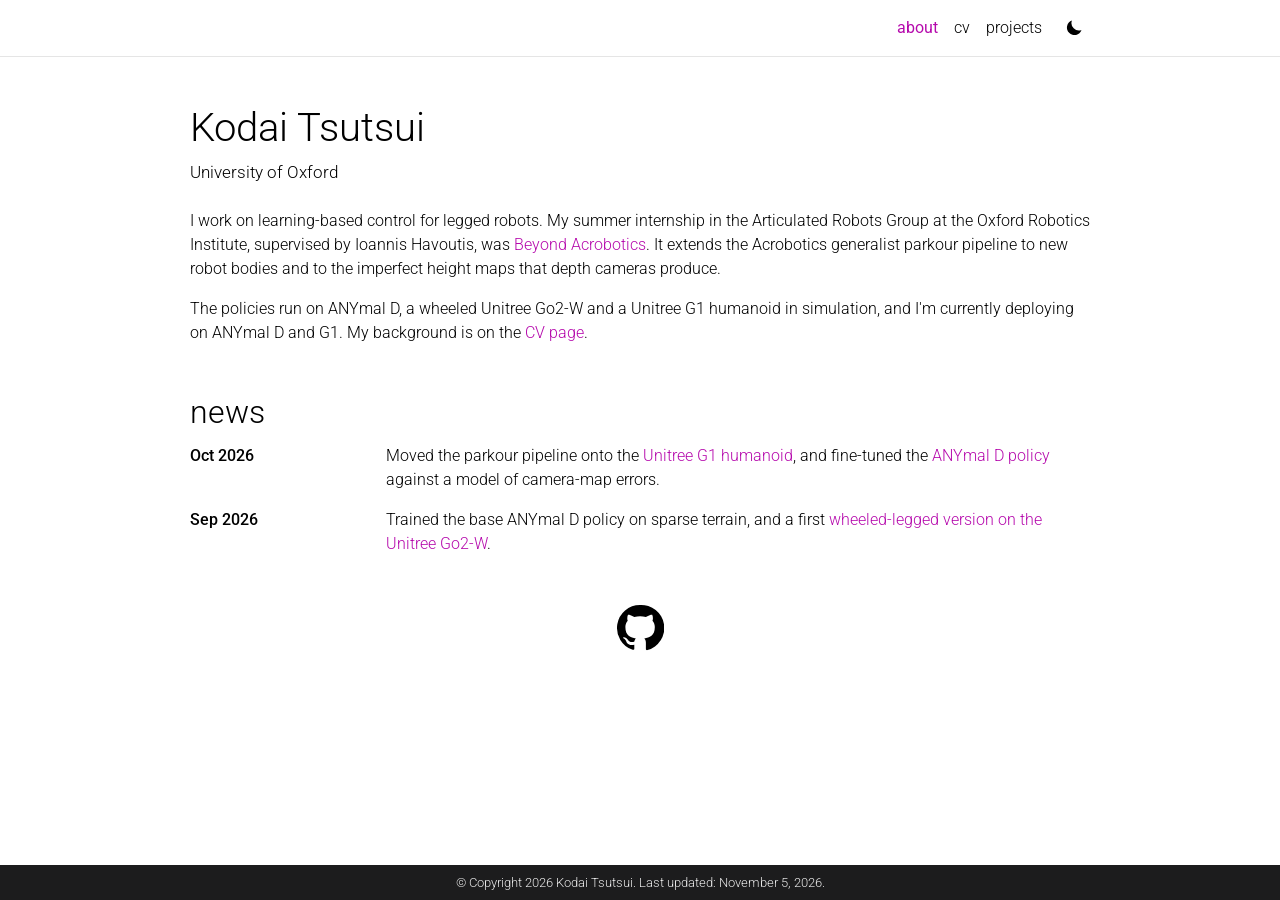
==== index.html @ d973ede8 "Merge robot pages into one Beyond Acrobotics project Combine the ANYmal D, Go2-W and G1 pages, descr" ====
<!doctype html>
<html lang="en">
<head>
  <meta charset="utf-8">
  <meta name="viewport" content="width=device-width, initial-scale=1">
  <title>Kodai Tsutsui</title>
  <meta name="description" content="Kodai Tsutsui: learning-based control for legged robots.">
  <link rel="preconnect" href="https://fonts.googleapis.com">
  <link rel="preconnect" href="https://fonts.gstatic.com" crossorigin>
  <link href="https://fonts.googleapis.com/css2?family=Roboto:wght@300;400;500&display=swap" rel="stylesheet">
  <link rel="stylesheet" href="assets/css/style.css">
  <script src="assets/js/site.js"></script>
</head>
<body>
  <nav class="navbar">
    <div class="navbar-inner">
      <ul class="tabs">
        <li><a href="index.html" aria-current="page">about</a></li>
        <li><a href="cv.html">cv</a></li>
        <li><a href="projects.html">projects</a></li>
      </ul>
      <button class="theme-toggle" type="button" aria-label="Toggle dark mode">
        <svg class="icon-moon" viewBox="0 0 24 24" aria-hidden="true"><path d="M21 14.5A9 9 0 0 1 9.5 3a9 9 0 1 0 11.5 11.5z"/></svg>
        <svg class="icon-sun" viewBox="0 0 24 24" aria-hidden="true"><circle cx="12" cy="12" r="5"/><path d="M11 1h2v4h-2zM11 19h2v4h-2zM1 11h4v2H1zM19 11h4v2h-4zM4.2 2.8l2.8 2.8-1.4 1.4-2.8-2.8zM18.4 17l2.8 2.8-1.4 1.4-2.8-2.8zM2.8 19.8L5.6 17 7 18.4l-2.8 2.8zM17 5.6l2.8-2.8 1.4 1.4L18.4 7z"/></svg>
      </button>
    </div>
  </nav>

  <main>
    <h1>Kodai Tsutsui</h1>
    <p class="subtitle">University of Oxford</p>

    <div class="intro">
      <p>I work on learning-based control for legged robots. My summer internship in the Articulated Robots Group at the Oxford Robotics Institute, supervised by Ioannis Havoutis, was <a href="projects/beyond-acrobotics.html">Beyond Acrobotics</a>. It extends the Acrobotics generalist parkour pipeline to new robot bodies and to the imperfect height maps that depth cameras produce.</p>
      <p>The policies run on ANYmal D, a wheeled Unitree Go2-W and a Unitree G1 humanoid in simulation, and I'm currently deploying on ANYmal D and G1. My background is on the <a href="cv.html">CV page</a>.</p>
    </div>

    <h2>news</h2>
    <dl class="news">
      <dt>Oct 2026</dt>
      <dd>Moved the parkour pipeline onto the <a href="projects/beyond-acrobotics.html#g1">Unitree G1 humanoid</a>, and fine-tuned the <a href="projects/beyond-acrobotics.html#anymal">ANYmal D policy</a> against a model of camera-map errors.</dd>
      <dt>Sep 2026</dt>
      <dd>Trained the base ANYmal D policy on sparse terrain, and a first <a href="projects/beyond-acrobotics.html#go2w">wheeled-legged version on the Unitree Go2-W</a>.</dd>
    </dl>

    <div class="links">
      <a href="https://github.com/kodai-san" aria-label="GitHub">
        <svg viewBox="0 0 24 24" aria-hidden="true"><path d="M12 .5a11.5 11.5 0 0 0-3.64 22.41c.58.1.79-.25.79-.56v-2c-3.2.7-3.88-1.37-3.88-1.37-.52-1.33-1.28-1.68-1.28-1.68-1.05-.72.08-.7.08-.7 1.16.08 1.77 1.19 1.77 1.19 1.03 1.77 2.7 1.26 3.36.96.1-.75.4-1.26.73-1.55-2.55-.29-5.24-1.28-5.24-5.69 0-1.26.45-2.28 1.19-3.09-.12-.29-.52-1.46.11-3.05 0 0 .97-.31 3.17 1.18a11 11 0 0 1 5.78 0c2.2-1.49 3.17-1.18 3.17-1.18.63 1.59.23 2.76.11 3.05.74.81 1.19 1.83 1.19 3.09 0 4.42-2.69 5.39-5.25 5.68.41.36.78 1.06.78 2.14v3.17c0 .31.21.67.8.56A11.5 11.5 0 0 0 12 .5z"/></svg>
      </a>
    </div>
  </main>

  <footer>&copy; Copyright 2026 Kodai Tsutsui. Last updated: November 5, 2026.</footer>
</body>
</html>
---- assets/css/style.css ----
:root {
  --bg: #fff;
  --card: #fff;
  --text: #000;
  --muted: #5f6368;
  --faint: #d9d9dd;
  --divider: rgba(0, 0, 0, 0.1);
  --accent: #b509ac;
  --footer-bg: #1c1c1d;
  --footer-text: #e8e8e8;
  --todo-bg: #fff3c4;
  --todo-text: #6b4e00;
  --shadow: 0 2px 5px rgba(0, 0, 0, 0.16), 0 2px 10px rgba(0, 0, 0, 0.12);
}

:root[data-theme="dark"] {
  --bg: #1c1c1d;
  --card: #26272a;
  --text: #e8e8e8;
  --muted: #a9adb3;
  --faint: #4a4b50;
  --divider: #424246;
  --accent: #2ab3dc;
  --footer-bg: #e8e8e8;
  --footer-text: #1c1c1d;
  --todo-bg: #4a3c10;
  --todo-text: #ffe28a;
  --shadow: 0 2px 5px rgba(0, 0, 0, 0.5), 0 2px 10px rgba(0, 0, 0, 0.4);
}

* { box-sizing: border-box; }

html { scroll-padding-top: 76px; }

body {
  margin: 0;
  min-height: 100vh;
  display: flex;
  flex-direction: column;
  background: var(--bg);
  color: var(--text);
  font: 300 1rem/1.5 Roboto, "Helvetica Neue", Arial, sans-serif;
}

a { color: var(--accent); text-decoration: none; }
a:hover { text-decoration: underline; }
:focus-visible { outline: 2px solid var(--accent); outline-offset: 2px; }

strong { font-weight: 500; }

/* top bar */
.navbar {
  position: fixed;
  inset: 0 0 auto 0;
  z-index: 10;
  background: var(--bg);
  border-bottom: 1px solid var(--divider);
}

.navbar-inner, main {
  width: 100%;
  max-width: 932px;
  margin: 0 auto;
  padding-inline: 16px;
}

.navbar-inner {
  height: 56px;
  display: flex;
  align-items: center;
  gap: 16px;
}

.brand { color: var(--text); font-size: 1.25rem; white-space: nowrap; }
.brand:hover { text-decoration: none; }

.tabs {
  display: flex;
  align-items: center;
  gap: 16px;
  margin: 0 0 0 auto;
  padding: 0;
  list-style: none;
}

.tabs li { margin: 0; }
.tabs a { color: var(--text); }
.tabs a:hover, .tabs a[aria-current] { color: var(--accent); text-decoration: none; }
.tabs a[aria-current] { font-weight: 400; }

.theme-toggle {
  display: grid;
  place-items: center;
  width: 32px;
  height: 32px;
  padding: 0;
  border: 0;
  border-radius: 50%;
  background: none;
  color: var(--text);
  cursor: pointer;
}
.theme-toggle:hover { color: var(--accent); }
.theme-toggle svg { width: 20px; height: 20px; fill: currentColor; }
.icon-sun { display: none; }
:root[data-theme="dark"] .icon-sun { display: block; }
:root[data-theme="dark"] .icon-moon { display: none; }

/* page */
main { flex: 1; padding-block: 104px 56px; }

h1, h2, h3 { font-weight: 300; line-height: 1.2; margin: 0; }
h1 { font-size: 2.5rem; }
h2 { font-size: 2rem; margin: 48px 0 12px; }
h3 { font-size: 1.25rem; font-weight: 400; margin: 24px 0 8px; }
p { margin: 0 0 16px; }

.subtitle { margin: 8px 0 24px; font-size: 1.05rem; }

/* placeholders still to fill in */
.todo {
  padding: 1px 6px;
  border-radius: 4px;
  background: var(--todo-bg);
  color: var(--todo-text);
  font-weight: 400;
}

/* about */
.intro::after { content: ""; display: block; clear: both; }

.profile {
  float: right;
  display: grid;
  place-items: center;
  width: 270px;
  aspect-ratio: 1;
  margin: 0 0 16px 16px;
  border: 2px dashed var(--faint);
  border-radius: 4px;
  text-align: center;
}

.news {
  display: grid;
  grid-template-columns: 180px 1fr;
  gap: 16px;
  margin: 0;
}
.news dt { font-weight: 500; }
.news dd { margin: 0; }

.links {
  display: flex;
  flex-wrap: wrap;
  justify-content: center;
  align-items: center;
  gap: 16px;
  margin-top: 48px;
}
.links a { display: flex; color: var(--text); }
.links a:hover { color: var(--accent); }
.links svg { width: 48px; height: 48px; fill: currentColor; }

/* project cards */
.category {
  margin: 48px 0 16px;
  padding-bottom: 4px;
  border-bottom: 1px solid var(--divider);
  color: var(--faint);
  font-size: 2rem;
  font-weight: 300;
  text-align: right;
}

.cards {
  display: grid;
  grid-template-columns: repeat(3, 1fr);
  gap: 30px;
}

.card {
  display: flex;
  flex-direction: column;
  overflow: hidden;
  border-radius: 4px;
  background: var(--card);
  box-shadow: var(--shadow);
  color: var(--text);
  transition: transform 0.15s ease, box-shadow 0.15s ease;
}
.card:hover {
  transform: translateY(-3px);
  box-shadow: 0 6px 16px rgba(0, 0, 0, 0.22);
  text-decoration: none;
}
.card img { display: block; width: 100%; height: auto; aspect-ratio: 16 / 9; object-fit: cover; }
.card-body { padding: 20px; }
.card h2 { margin: 0 0 12px; font-size: 1.6rem; font-weight: 400; }
.card p { margin: 0; color: var(--muted); font-size: 0.92rem; font-weight: 400; }

/* project pages */
.placeholder-media {
  display: grid;
  place-items: center;
  aspect-ratio: 16 / 9;
  border: 2px dashed var(--faint);
  border-radius: 4px;
}
.card .placeholder-media { border-width: 0 0 2px; border-radius: 0; }

figure { margin: 24px 0; }
figure video {
  display: block;
  width: 100%;
  height: auto;
  border-radius: 4px;
  background: #000;
  box-shadow: var(--shadow);
}
figure video { aspect-ratio: 16 / 9; }
figcaption {
  margin-top: 10px;
  color: var(--muted);
  font-size: 0.9rem;
  text-align: center;
}

.gallery {
  display: grid;
  grid-template-columns: repeat(2, 1fr);
  gap: 8px 24px;
}
.gallery-3 { grid-template-columns: repeat(3, 1fr); }
.gallery figure { margin: 12px 0; }

.status { padding: 8px 14px; border-left: 3px solid var(--accent); }
.card h3 { margin: 0 0 8px; }

.back { display: inline-block; margin-top: 32px; }

ul { margin: 0 0 16px; padding-left: 22px; }
li { margin-bottom: 6px; }

/* footer */
footer {
  padding: 8px 16px;
  background: var(--footer-bg);
  color: var(--footer-text);
  font-size: 0.8rem;
  text-align: center;
}

@media (max-width: 760px) {
  .cards { grid-template-columns: repeat(2, 1fr); gap: 20px; }
  .gallery, .gallery-3 { grid-template-columns: 1fr; }
}

@media (max-width: 560px) {
  h1 { font-size: 2rem; }
  h2 { font-size: 1.6rem; }
  .navbar-inner, .tabs { gap: 10px; }
  .brand { font-size: 1.05rem; }
  .theme-toggle { width: 28px; }
  .cards { grid-template-columns: 1fr; }
  .profile { float: none; width: min(100%, 270px); margin: 0 auto 16px; }
  .news { grid-template-columns: 1fr; gap: 2px; }
  .news dd { margin-bottom: 14px; }
}

@media (prefers-reduced-motion: reduce) {
  .card { transition: none; }
  .card:hover { transform: none; }
}
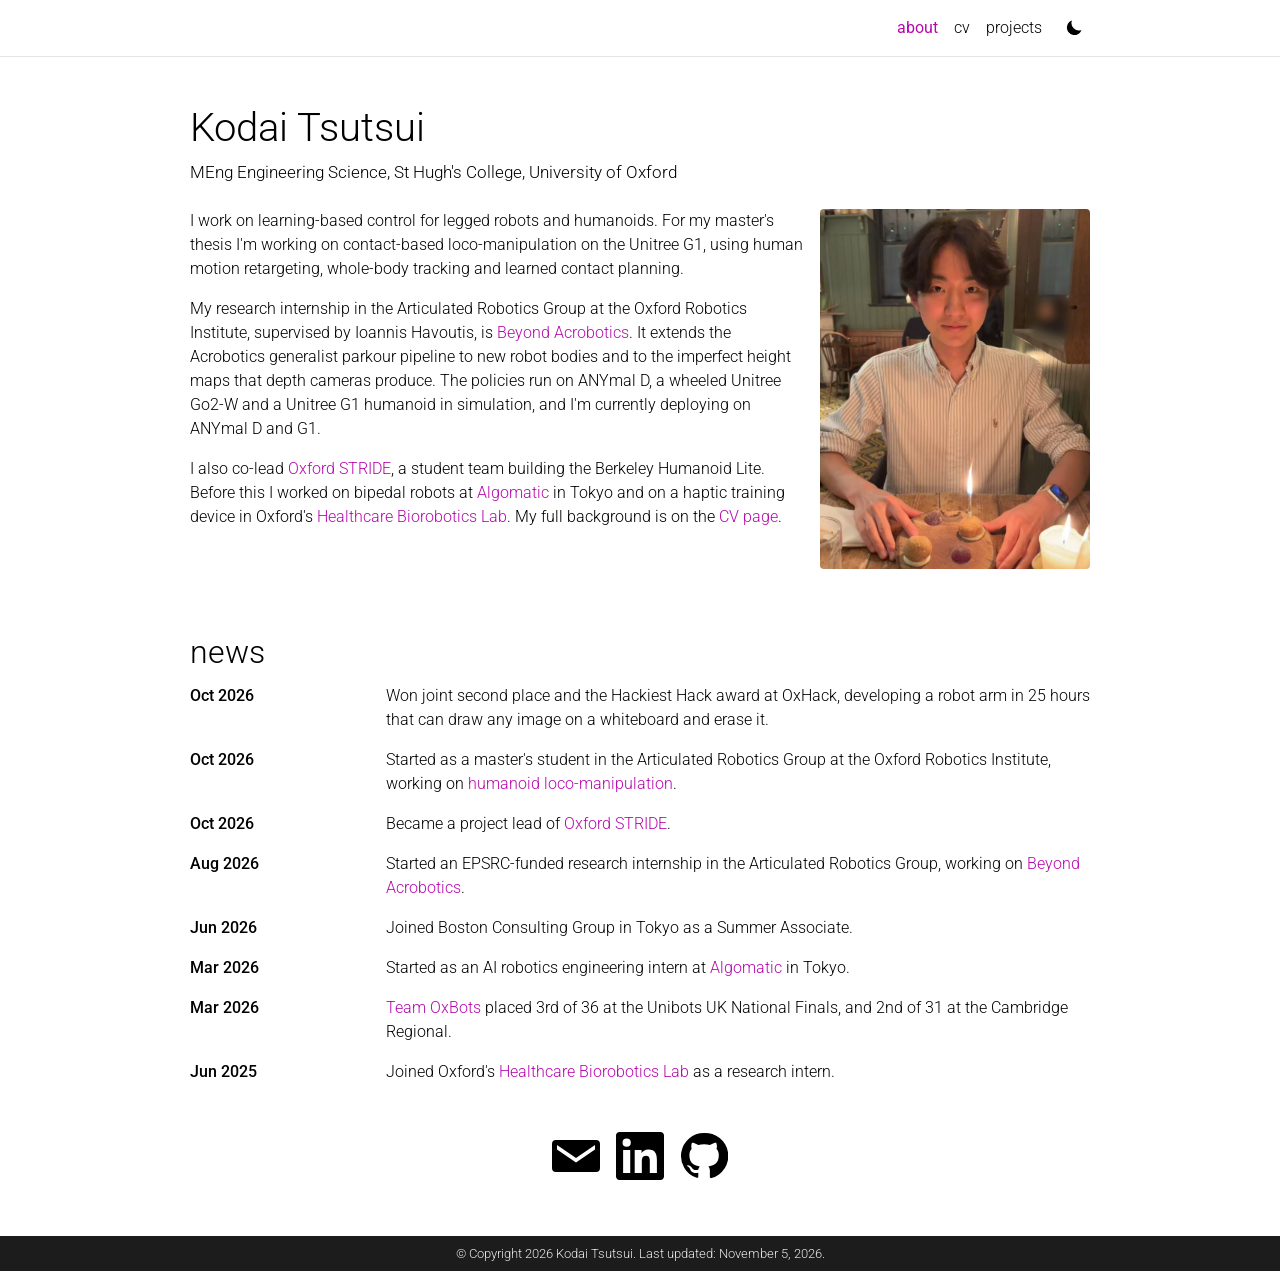
==== commit dacea834: "Update site from CV and add photos Fill the CV page from the full CV, limit the news to roles and aw" ====
--- a/index.html
+++ b/index.html
@@ -28,22 +28,42 @@
 
   <main>
     <h1>Kodai Tsutsui</h1>
-    <p class="subtitle">University of Oxford</p>
+    <p class="subtitle">MEng Engineering Science, St Hugh's College, University of Oxford</p>
 
     <div class="intro">
-      <p>I work on learning-based control for legged robots. My summer internship in the Articulated Robots Group at the Oxford Robotics Institute, supervised by Ioannis Havoutis, was <a href="projects/beyond-acrobotics.html">Beyond Acrobotics</a>. It extends the Acrobotics generalist parkour pipeline to new robot bodies and to the imperfect height maps that depth cameras produce.</p>
-      <p>The policies run on ANYmal D, a wheeled Unitree Go2-W and a Unitree G1 humanoid in simulation, and I'm currently deploying on ANYmal D and G1. My background is on the <a href="cv.html">CV page</a>.</p>
+      <img class="profile" src="assets/img/profile.jpg" alt="Kodai Tsutsui at a restaurant table with a birthday dessert and candle" width="720" height="960">
+      <p>I work on learning-based control for legged robots and humanoids. For my master's thesis I'm working on contact-based loco-manipulation on the Unitree G1, using human motion retargeting, whole-body tracking and learned contact planning.</p>
+      <p>My research internship in the Articulated Robotics Group at the Oxford Robotics Institute, supervised by Ioannis Havoutis, is <a href="projects/beyond-acrobotics.html">Beyond Acrobotics</a>. It extends the Acrobotics generalist parkour pipeline to new robot bodies and to the imperfect height maps that depth cameras produce. The policies run on ANYmal D, a wheeled Unitree Go2-W and a Unitree G1 humanoid in simulation, and I'm currently deploying on ANYmal D and G1.</p>
+      <p>I also co-lead <a href="cv.html#stride">Oxford STRIDE</a>, a student team building the Berkeley Humanoid Lite. Before this I worked on bipedal robots at <a href="cv.html#algomatic">Algomatic</a> in Tokyo and on a haptic training device in Oxford's <a href="cv.html#biorobotics">Healthcare Biorobotics Lab</a>. My full background is on the <a href="cv.html">CV page</a>.</p>
     </div>
 
     <h2>news</h2>
     <dl class="news">
       <dt>Oct 2026</dt>
-      <dd>Moved the parkour pipeline onto the <a href="projects/beyond-acrobotics.html#g1">Unitree G1 humanoid</a>, and fine-tuned the <a href="projects/beyond-acrobotics.html#anymal">ANYmal D policy</a> against a model of camera-map errors.</dd>
-      <dt>Sep 2026</dt>
-      <dd>Trained the base ANYmal D policy on sparse terrain, and a first <a href="projects/beyond-acrobotics.html#go2w">wheeled-legged version on the Unitree Go2-W</a>.</dd>
+      <dd>Won joint second place and the Hackiest Hack award at OxHack, developing a robot arm in 25 hours that can draw any image on a whiteboard and erase it.</dd>
+      <dt>Oct 2026</dt>
+      <dd>Started as a master's student in the Articulated Robotics Group at the Oxford Robotics Institute, working on <a href="cv.html#masters-thesis">humanoid loco-manipulation</a>.</dd>
+      <dt>Oct 2026</dt>
+      <dd>Became a project lead of <a href="cv.html#stride">Oxford STRIDE</a>.</dd>
+      <dt>Aug 2026</dt>
+      <dd>Started an EPSRC-funded research internship in the Articulated Robotics Group, working on <a href="projects/beyond-acrobotics.html">Beyond Acrobotics</a>.</dd>
+      <dt>Jun 2026</dt>
+      <dd>Joined Boston Consulting Group in Tokyo as a Summer Associate.</dd>
+      <dt>Mar 2026</dt>
+      <dd>Started as an AI robotics engineering intern at <a href="cv.html#algomatic">Algomatic</a> in Tokyo.</dd>
+      <dt>Mar 2026</dt>
+      <dd><a href="cv.html#oxbots">Team OxBots</a> placed 3rd of 36 at the Unibots UK National Finals, and 2nd of 31 at the Cambridge Regional.</dd>
+      <dt>Jun 2025</dt>
+      <dd>Joined Oxford's <a href="cv.html#biorobotics">Healthcare Biorobotics Lab</a> as a research intern.</dd>
     </dl>
 
     <div class="links">
+      <a href="mailto:kodai.tsutsui@st-hughs.ox.ac.uk" aria-label="Email">
+        <svg viewBox="0 0 24 24" aria-hidden="true"><path fill-rule="evenodd" d="M2 4h20a2 2 0 0 1 2 2v12a2 2 0 0 1-2 2H2a2 2 0 0 1-2-2V6a2 2 0 0 1 2-2zm10 9L2.5 6.5v2.3l9.5 6.5 9.5-6.5V6.5L12 13z"/></svg>
+      </a>
+      <a href="https://www.linkedin.com/in/kodai-tsutsui-bb494121a/" aria-label="LinkedIn">
+        <svg viewBox="0 0 24 24" aria-hidden="true"><path d="M20.45 20.45h-3.55v-5.57c0-1.33-.03-3.04-1.85-3.04-1.86 0-2.14 1.45-2.14 2.94v5.67H9.35V9h3.41v1.56h.05c.48-.9 1.64-1.85 3.37-1.85 3.6 0 4.27 2.37 4.27 5.46v6.28zM5.34 7.43a2.06 2.06 0 1 1 0-4.12 2.06 2.06 0 0 1 0 4.12zM7.12 20.45H3.56V9h3.56v11.45zM22.22 0H1.77C.79 0 0 .77 0 1.73v20.54C0 23.23.79 24 1.77 24h20.45c.98 0 1.78-.77 1.78-1.73V1.73C24 .77 23.2 0 22.22 0z"/></svg>
+      </a>
       <a href="https://github.com/kodai-san" aria-label="GitHub">
         <svg viewBox="0 0 24 24" aria-hidden="true"><path d="M12 .5a11.5 11.5 0 0 0-3.64 22.41c.58.1.79-.25.79-.56v-2c-3.2.7-3.88-1.37-3.88-1.37-.52-1.33-1.28-1.68-1.28-1.68-1.05-.72.08-.7.08-.7 1.16.08 1.77 1.19 1.77 1.19 1.03 1.77 2.7 1.26 3.36.96.1-.75.4-1.26.73-1.55-2.55-.29-5.24-1.28-5.24-5.69 0-1.26.45-2.28 1.19-3.09-.12-.29-.52-1.46.11-3.05 0 0 .97-.31 3.17 1.18a11 11 0 0 1 5.78 0c2.2-1.49 3.17-1.18 3.17-1.18.63 1.59.23 2.76.11 3.05.74.81 1.19 1.83 1.19 3.09 0 4.42-2.69 5.39-5.25 5.68.41.36.78 1.06.78 2.14v3.17c0 .31.21.67.8.56A11.5 11.5 0 0 0 12 .5z"/></svg>
       </a>
--- a/assets/css/style.css
+++ b/assets/css/style.css
@@ -131,14 +131,13 @@
 
 .profile {
   float: right;
-  display: grid;
-  place-items: center;
+  display: block;
   width: 270px;
-  aspect-ratio: 1;
+  height: auto;
+  aspect-ratio: 3 / 4;
   margin: 0 0 16px 16px;
-  border: 2px dashed var(--faint);
-  border-radius: 4px;
-  text-align: center;
+  border-radius: 4px;
+  object-fit: cover;
 }
 
 .news {
@@ -206,6 +205,8 @@
   aspect-ratio: 16 / 9;
   border: 2px dashed var(--faint);
   border-radius: 4px;
+  color: var(--muted);
+  font-size: 0.92rem;
 }
 .card .placeholder-media { border-width: 0 0 2px; border-radius: 0; }
 
@@ -241,6 +242,17 @@
 
 ul { margin: 0 0 16px; padding-left: 22px; }
 li { margin-bottom: 6px; }
+
+/* cv */
+.cv-head {
+  display: flex;
+  justify-content: space-between;
+  align-items: baseline;
+  gap: 16px;
+  margin: 24px 0 8px;
+}
+.cv-head h3 { margin: 0; }
+.dates { flex: none; color: var(--muted); font-size: 0.92rem; font-weight: 400; }
 
 /* footer */
 footer {
@@ -266,6 +278,7 @@
   .profile { float: none; width: min(100%, 270px); margin: 0 auto 16px; }
   .news { grid-template-columns: 1fr; gap: 2px; }
   .news dd { margin-bottom: 14px; }
+  .cv-head { flex-direction: column; gap: 2px; }
 }
 
 @media (prefers-reduced-motion: reduce) {
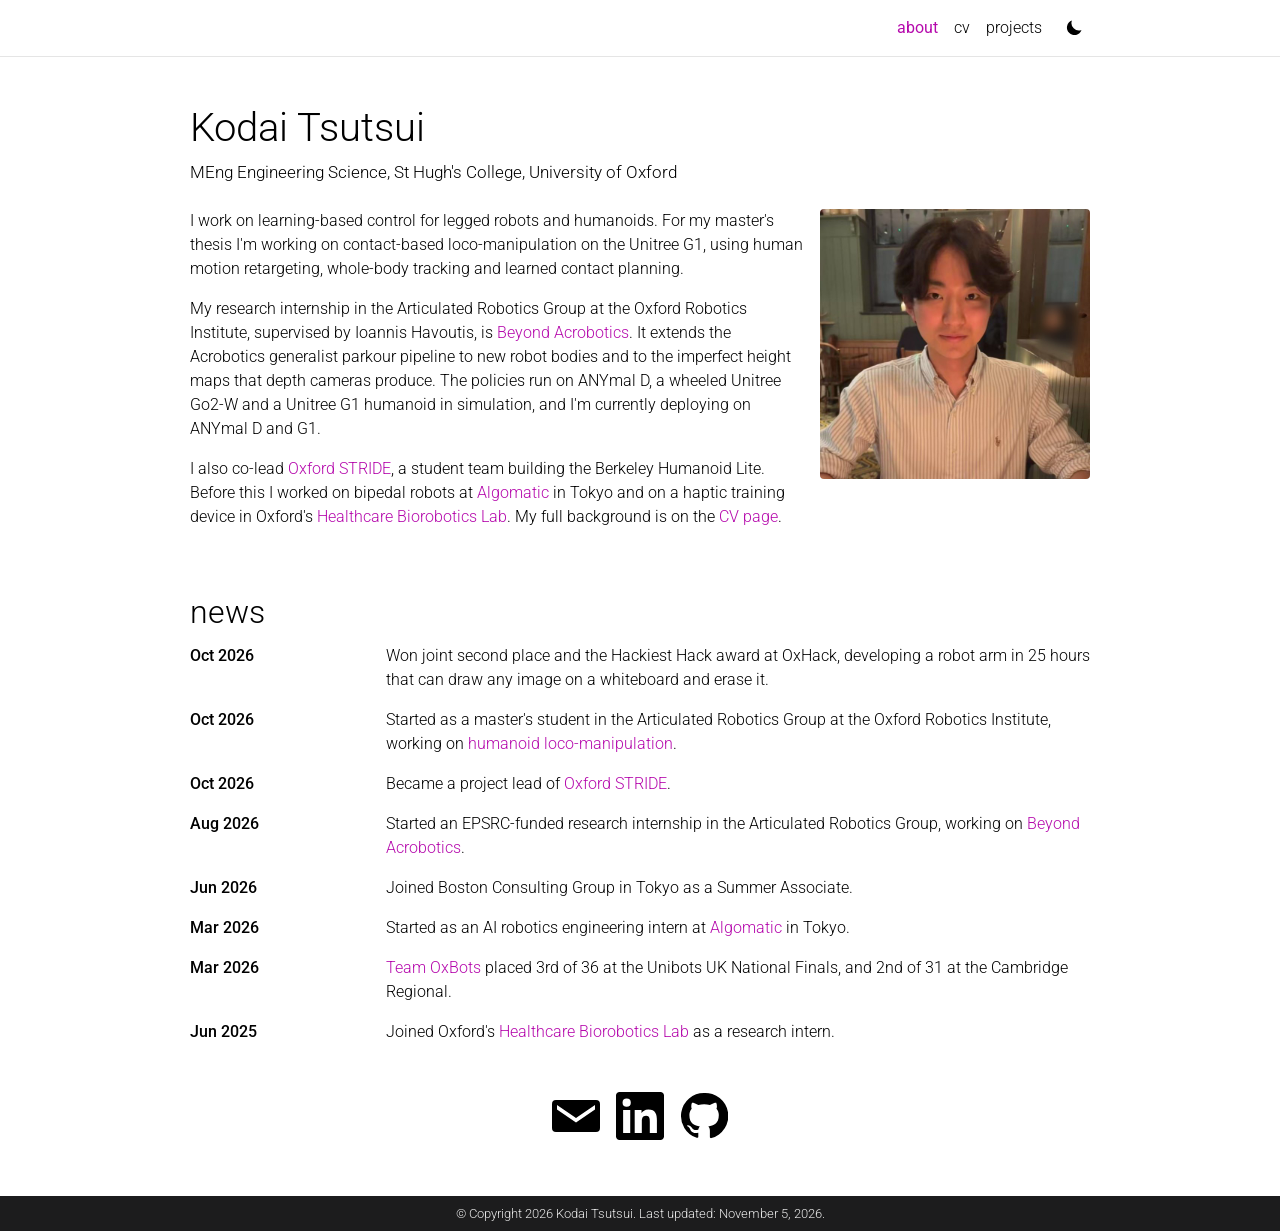
==== commit 03483752: "Crop profile photo above the table Co-Authored-By: Claude Opus 5.5 <noreply@anthropic.com>" ====
--- a/index.html
+++ b/index.html
@@ -31,7 +31,7 @@
     <p class="subtitle">MEng Engineering Science, St Hugh's College, University of Oxford</p>
 
     <div class="intro">
-      <img class="profile" src="assets/img/profile.jpg" alt="Kodai Tsutsui at a restaurant table with a birthday dessert and candle" width="720" height="960">
+      <img class="profile" src="assets/img/profile.jpg" alt="Kodai Tsutsui" width="720" height="720">
       <p>I work on learning-based control for legged robots and humanoids. For my master's thesis I'm working on contact-based loco-manipulation on the Unitree G1, using human motion retargeting, whole-body tracking and learned contact planning.</p>
       <p>My research internship in the Articulated Robotics Group at the Oxford Robotics Institute, supervised by Ioannis Havoutis, is <a href="projects/beyond-acrobotics.html">Beyond Acrobotics</a>. It extends the Acrobotics generalist parkour pipeline to new robot bodies and to the imperfect height maps that depth cameras produce. The policies run on ANYmal D, a wheeled Unitree Go2-W and a Unitree G1 humanoid in simulation, and I'm currently deploying on ANYmal D and G1.</p>
       <p>I also co-lead <a href="cv.html#stride">Oxford STRIDE</a>, a student team building the Berkeley Humanoid Lite. Before this I worked on bipedal robots at <a href="cv.html#algomatic">Algomatic</a> in Tokyo and on a haptic training device in Oxford's <a href="cv.html#biorobotics">Healthcare Biorobotics Lab</a>. My full background is on the <a href="cv.html">CV page</a>.</p>
--- a/assets/css/style.css
+++ b/assets/css/style.css
@@ -134,7 +134,7 @@
   display: block;
   width: 270px;
   height: auto;
-  aspect-ratio: 3 / 4;
+  aspect-ratio: 1;
   margin: 0 0 16px 16px;
   border-radius: 4px;
   object-fit: cover;
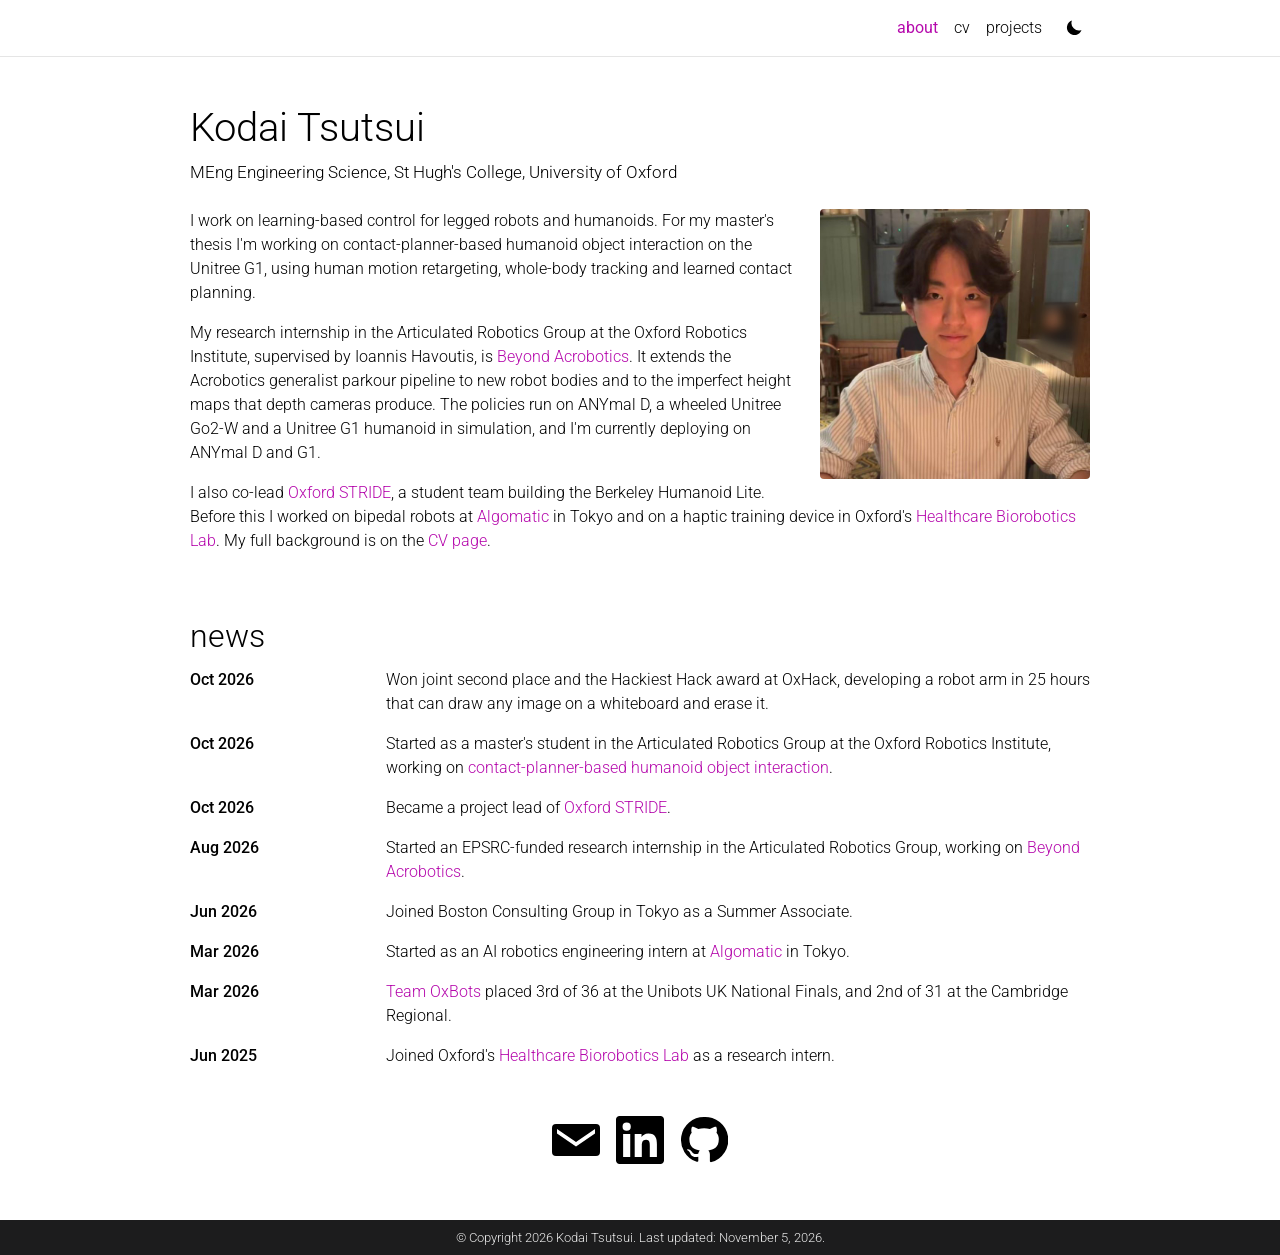
==== commit abe136bb: "Rename master's thesis project Co-Authored-By: Claude Opus 5.5 <noreply@anthropic.com>" ====
--- a/index.html
+++ b/index.html
@@ -32,7 +32,7 @@
 
     <div class="intro">
       <img class="profile" src="assets/img/profile.jpg" alt="Kodai Tsutsui" width="720" height="720">
-      <p>I work on learning-based control for legged robots and humanoids. For my master's thesis I'm working on contact-based loco-manipulation on the Unitree G1, using human motion retargeting, whole-body tracking and learned contact planning.</p>
+      <p>I work on learning-based control for legged robots and humanoids. For my master's thesis I'm working on contact-planner-based humanoid object interaction on the Unitree G1, using human motion retargeting, whole-body tracking and learned contact planning.</p>
       <p>My research internship in the Articulated Robotics Group at the Oxford Robotics Institute, supervised by Ioannis Havoutis, is <a href="projects/beyond-acrobotics.html">Beyond Acrobotics</a>. It extends the Acrobotics generalist parkour pipeline to new robot bodies and to the imperfect height maps that depth cameras produce. The policies run on ANYmal D, a wheeled Unitree Go2-W and a Unitree G1 humanoid in simulation, and I'm currently deploying on ANYmal D and G1.</p>
       <p>I also co-lead <a href="cv.html#stride">Oxford STRIDE</a>, a student team building the Berkeley Humanoid Lite. Before this I worked on bipedal robots at <a href="cv.html#algomatic">Algomatic</a> in Tokyo and on a haptic training device in Oxford's <a href="cv.html#biorobotics">Healthcare Biorobotics Lab</a>. My full background is on the <a href="cv.html">CV page</a>.</p>
     </div>
@@ -42,7 +42,7 @@
       <dt>Oct 2026</dt>
       <dd>Won joint second place and the Hackiest Hack award at OxHack, developing a robot arm in 25 hours that can draw any image on a whiteboard and erase it.</dd>
       <dt>Oct 2026</dt>
-      <dd>Started as a master's student in the Articulated Robotics Group at the Oxford Robotics Institute, working on <a href="cv.html#masters-thesis">humanoid loco-manipulation</a>.</dd>
+      <dd>Started as a master's student in the Articulated Robotics Group at the Oxford Robotics Institute, working on <a href="cv.html#masters-thesis">contact-planner-based humanoid object interaction</a>.</dd>
       <dt>Oct 2026</dt>
       <dd>Became a project lead of <a href="cv.html#stride">Oxford STRIDE</a>.</dd>
       <dt>Aug 2026</dt>
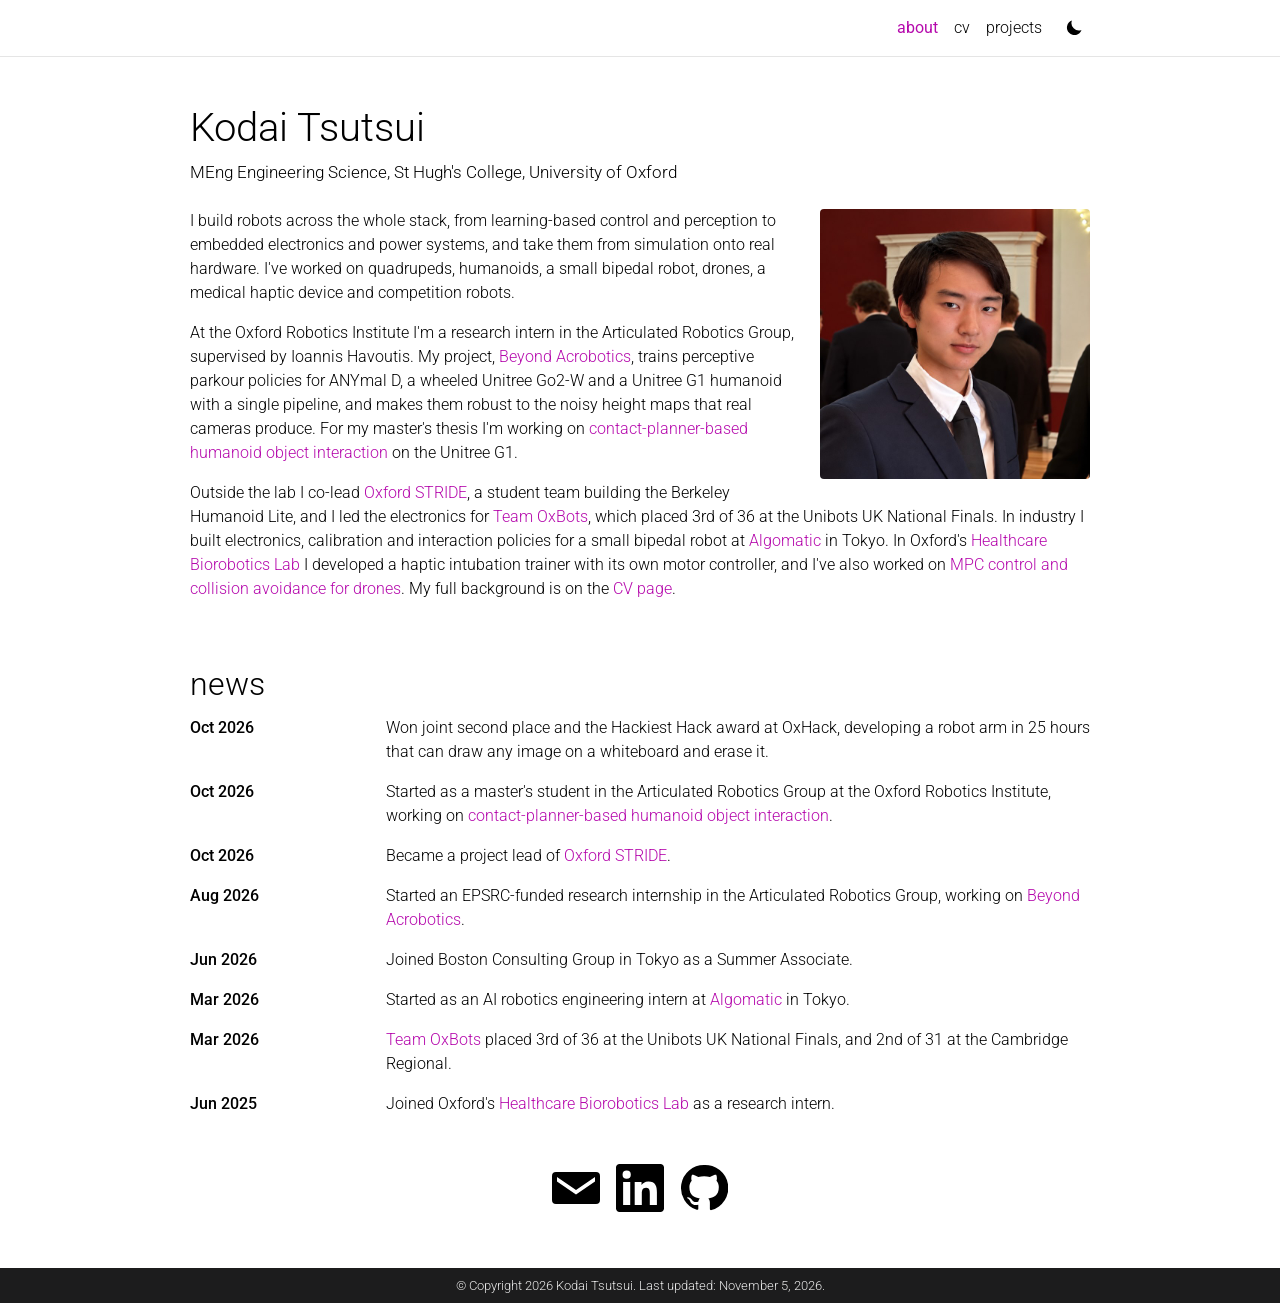
==== commit ec2b0c05: "Broaden About introduction for general robotics roles Co-Authored-By: Claude Opus 5.5 <noreply@anthr" ====
--- a/index.html
+++ b/index.html
@@ -4,7 +4,7 @@
   <meta charset="utf-8">
   <meta name="viewport" content="width=device-width, initial-scale=1">
   <title>Kodai Tsutsui</title>
-  <meta name="description" content="Kodai Tsutsui: learning-based control for legged robots.">
+  <meta name="description" content="Kodai Tsutsui: robotics across learning-based control, perception and hardware.">
   <link rel="preconnect" href="https://fonts.googleapis.com">
   <link rel="preconnect" href="https://fonts.gstatic.com" crossorigin>
   <link href="https://fonts.googleapis.com/css2?family=Roboto:wght@300;400;500&display=swap" rel="stylesheet">
@@ -32,9 +32,9 @@
 
     <div class="intro">
       <img class="profile" src="assets/img/profile.jpg" alt="Kodai Tsutsui" width="720" height="720">
-      <p>I work on learning-based control for legged robots and humanoids. For my master's thesis I'm working on contact-planner-based humanoid object interaction on the Unitree G1, using human motion retargeting, whole-body tracking and learned contact planning.</p>
-      <p>My research internship in the Articulated Robotics Group at the Oxford Robotics Institute, supervised by Ioannis Havoutis, is <a href="projects/beyond-acrobotics.html">Beyond Acrobotics</a>. It extends the Acrobotics generalist parkour pipeline to new robot bodies and to the imperfect height maps that depth cameras produce. The policies run on ANYmal D, a wheeled Unitree Go2-W and a Unitree G1 humanoid in simulation, and I'm currently deploying on ANYmal D and G1.</p>
-      <p>I also co-lead <a href="cv.html#stride">Oxford STRIDE</a>, a student team building the Berkeley Humanoid Lite. Before this I worked on bipedal robots at <a href="cv.html#algomatic">Algomatic</a> in Tokyo and on a haptic training device in Oxford's <a href="cv.html#biorobotics">Healthcare Biorobotics Lab</a>. My full background is on the <a href="cv.html">CV page</a>.</p>
+      <p>I build robots across the whole stack, from learning-based control and perception to embedded electronics and power systems, and take them from simulation onto real hardware. I've worked on quadrupeds, humanoids, a small bipedal robot, drones, a medical haptic device and competition robots.</p>
+      <p>At the Oxford Robotics Institute I'm a research intern in the Articulated Robotics Group, supervised by Ioannis Havoutis. My project, <a href="projects/beyond-acrobotics.html">Beyond Acrobotics</a>, trains perceptive parkour policies for ANYmal D, a wheeled Unitree Go2-W and a Unitree G1 humanoid with a single pipeline, and makes them robust to the noisy height maps that real cameras produce. For my master's thesis I'm working on <a href="cv.html#masters-thesis">contact-planner-based humanoid object interaction</a> on the Unitree G1.</p>
+      <p>Outside the lab I co-lead <a href="cv.html#stride">Oxford STRIDE</a>, a student team building the Berkeley Humanoid Lite, and I led the electronics for <a href="cv.html#oxbots">Team OxBots</a>, which placed 3rd of 36 at the Unibots UK National Finals. In industry I built electronics, calibration and interaction policies for a small bipedal robot at <a href="cv.html#algomatic">Algomatic</a> in Tokyo. In Oxford's <a href="cv.html#biorobotics">Healthcare Biorobotics Lab</a> I developed a haptic intubation trainer with its own motor controller, and I've also worked on <a href="cv.html#bachelors-thesis">MPC control and collision avoidance for drones</a>. My full background is on the <a href="cv.html">CV page</a>.</p>
     </div>
 
     <h2>news</h2>
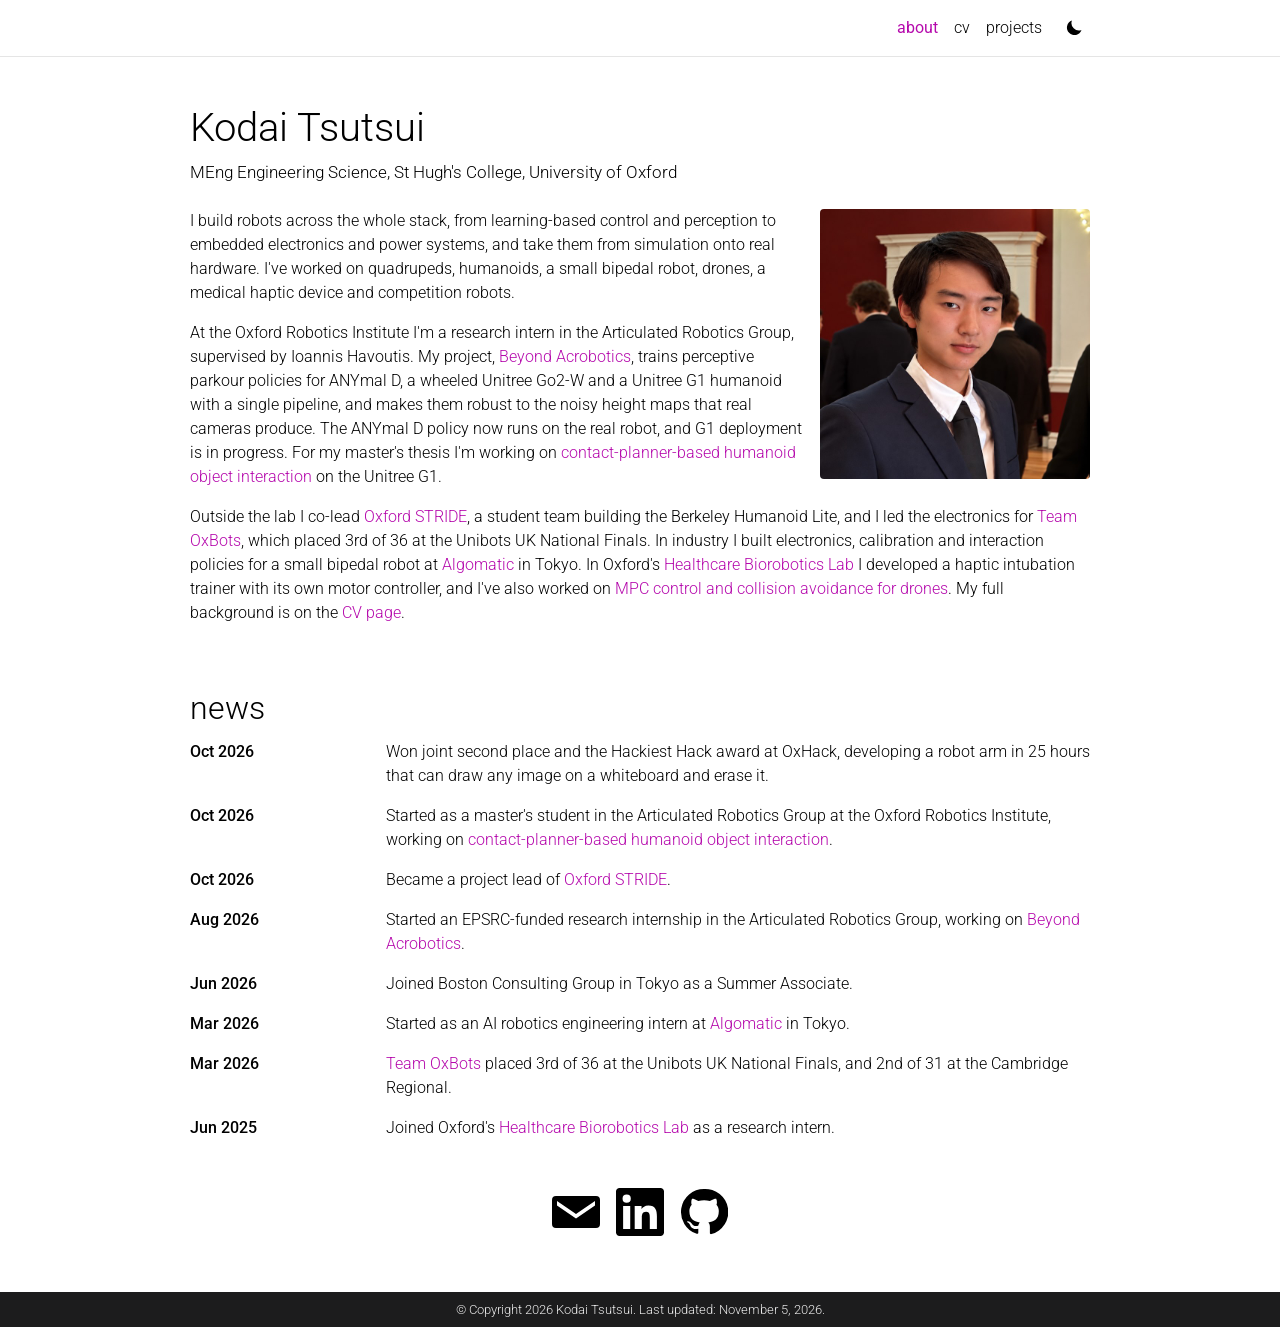
==== commit 9a1890b5: "Mark ANYmal D as deployed and G1 deployment in progress Co-Authored-By: Claude Opus 5.5 <noreply@ant" ====
--- a/index.html
+++ b/index.html
@@ -33,7 +33,7 @@
     <div class="intro">
       <img class="profile" src="assets/img/profile.jpg" alt="Kodai Tsutsui" width="720" height="720">
       <p>I build robots across the whole stack, from learning-based control and perception to embedded electronics and power systems, and take them from simulation onto real hardware. I've worked on quadrupeds, humanoids, a small bipedal robot, drones, a medical haptic device and competition robots.</p>
-      <p>At the Oxford Robotics Institute I'm a research intern in the Articulated Robotics Group, supervised by Ioannis Havoutis. My project, <a href="projects/beyond-acrobotics.html">Beyond Acrobotics</a>, trains perceptive parkour policies for ANYmal D, a wheeled Unitree Go2-W and a Unitree G1 humanoid with a single pipeline, and makes them robust to the noisy height maps that real cameras produce. For my master's thesis I'm working on <a href="cv.html#masters-thesis">contact-planner-based humanoid object interaction</a> on the Unitree G1.</p>
+      <p>At the Oxford Robotics Institute I'm a research intern in the Articulated Robotics Group, supervised by Ioannis Havoutis. My project, <a href="projects/beyond-acrobotics.html">Beyond Acrobotics</a>, trains perceptive parkour policies for ANYmal D, a wheeled Unitree Go2-W and a Unitree G1 humanoid with a single pipeline, and makes them robust to the noisy height maps that real cameras produce. The ANYmal D policy now runs on the real robot, and G1 deployment is in progress. For my master's thesis I'm working on <a href="cv.html#masters-thesis">contact-planner-based humanoid object interaction</a> on the Unitree G1.</p>
       <p>Outside the lab I co-lead <a href="cv.html#stride">Oxford STRIDE</a>, a student team building the Berkeley Humanoid Lite, and I led the electronics for <a href="cv.html#oxbots">Team OxBots</a>, which placed 3rd of 36 at the Unibots UK National Finals. In industry I built electronics, calibration and interaction policies for a small bipedal robot at <a href="cv.html#algomatic">Algomatic</a> in Tokyo. In Oxford's <a href="cv.html#biorobotics">Healthcare Biorobotics Lab</a> I developed a haptic intubation trainer with its own motor controller, and I've also worked on <a href="cv.html#bachelors-thesis">MPC control and collision avoidance for drones</a>. My full background is on the <a href="cv.html">CV page</a>.</p>
     </div>
 
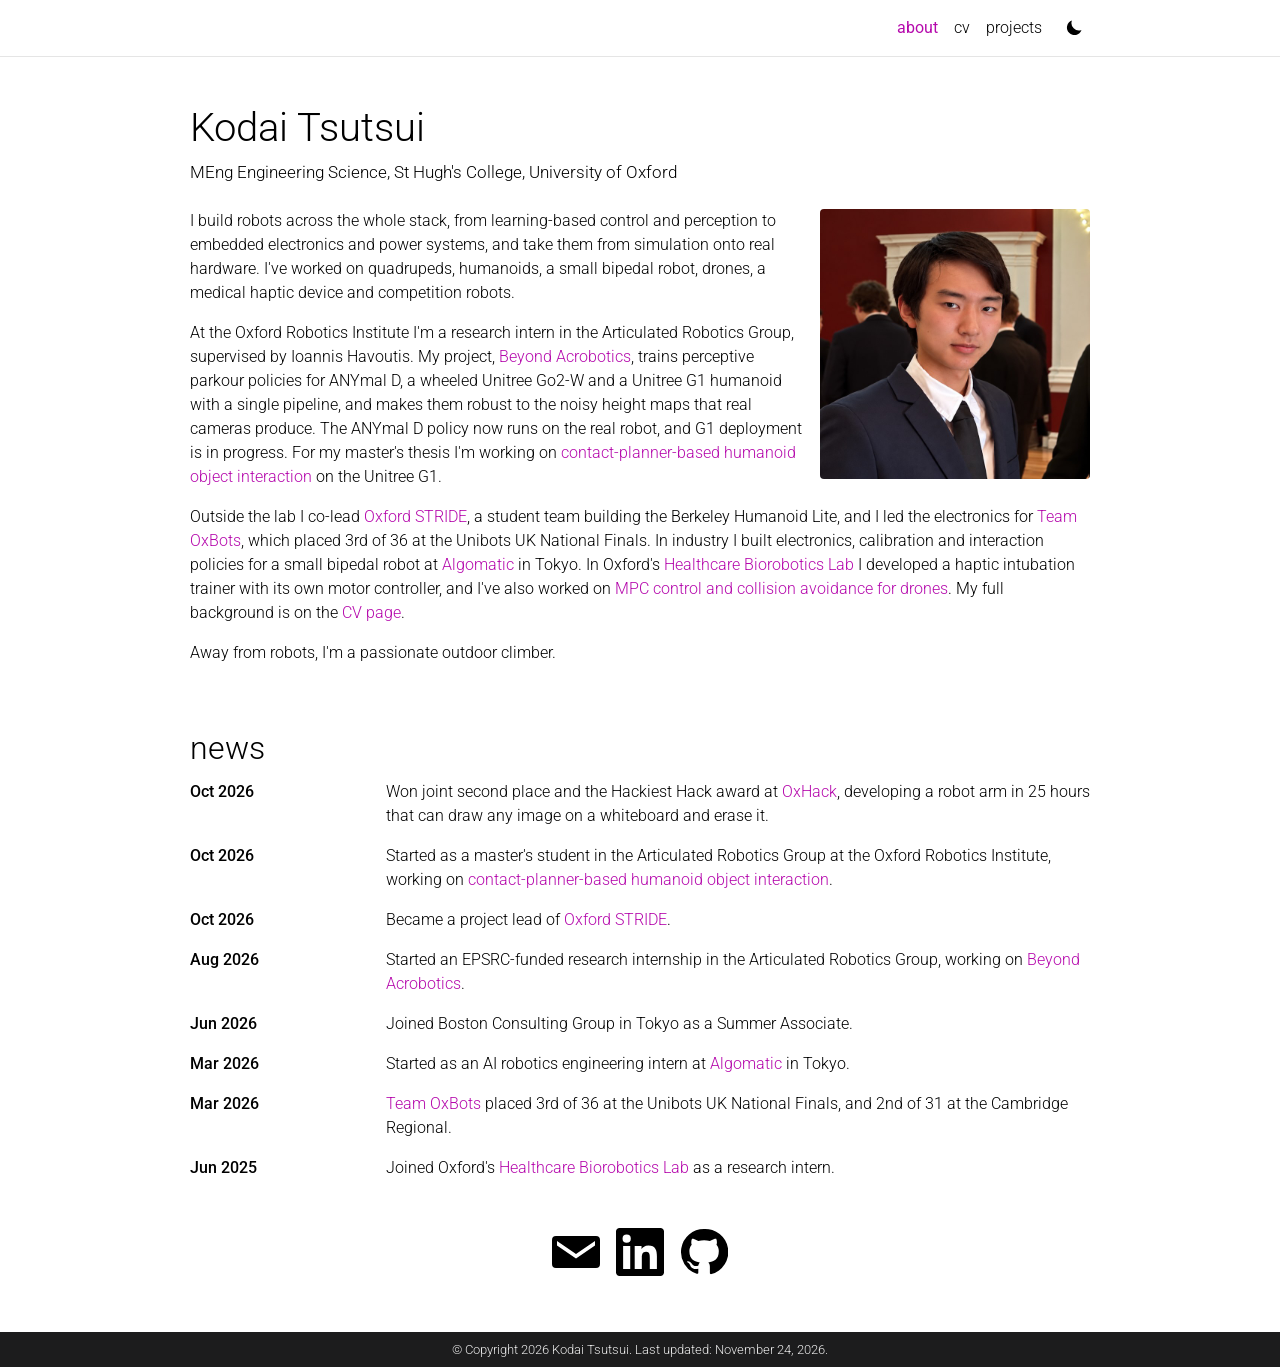
==== commit 9a55d3cf: "Add project pages, hackathon section and new media - New project pages: Oxford STRIDE, Team OxBots, " ====
--- a/index.html
+++ b/index.html
@@ -33,18 +33,19 @@
     <div class="intro">
       <img class="profile" src="assets/img/profile.jpg" alt="Kodai Tsutsui" width="720" height="720">
       <p>I build robots across the whole stack, from learning-based control and perception to embedded electronics and power systems, and take them from simulation onto real hardware. I've worked on quadrupeds, humanoids, a small bipedal robot, drones, a medical haptic device and competition robots.</p>
-      <p>At the Oxford Robotics Institute I'm a research intern in the Articulated Robotics Group, supervised by Ioannis Havoutis. My project, <a href="projects/beyond-acrobotics.html">Beyond Acrobotics</a>, trains perceptive parkour policies for ANYmal D, a wheeled Unitree Go2-W and a Unitree G1 humanoid with a single pipeline, and makes them robust to the noisy height maps that real cameras produce. The ANYmal D policy now runs on the real robot, and G1 deployment is in progress. For my master's thesis I'm working on <a href="cv.html#masters-thesis">contact-planner-based humanoid object interaction</a> on the Unitree G1.</p>
-      <p>Outside the lab I co-lead <a href="cv.html#stride">Oxford STRIDE</a>, a student team building the Berkeley Humanoid Lite, and I led the electronics for <a href="cv.html#oxbots">Team OxBots</a>, which placed 3rd of 36 at the Unibots UK National Finals. In industry I built electronics, calibration and interaction policies for a small bipedal robot at <a href="cv.html#algomatic">Algomatic</a> in Tokyo. In Oxford's <a href="cv.html#biorobotics">Healthcare Biorobotics Lab</a> I developed a haptic intubation trainer with its own motor controller, and I've also worked on <a href="cv.html#bachelors-thesis">MPC control and collision avoidance for drones</a>. My full background is on the <a href="cv.html">CV page</a>.</p>
+      <p>At the Oxford Robotics Institute I'm a research intern in the Articulated Robotics Group, supervised by Ioannis Havoutis. My project, <a href="projects/beyond-acrobotics.html">Beyond Acrobotics</a>, trains perceptive parkour policies for ANYmal D, a wheeled Unitree Go2-W and a Unitree G1 humanoid with a single pipeline, and makes them robust to the noisy height maps that real cameras produce. The ANYmal D policy now runs on the real robot, and G1 deployment is in progress. For my master's thesis I'm working on <a href="projects/humanoid-object-interaction.html">contact-planner-based humanoid object interaction</a> on the Unitree G1.</p>
+      <p>Outside the lab I co-lead <a href="projects/stride.html">Oxford STRIDE</a>, a student team building the Berkeley Humanoid Lite, and I led the electronics for <a href="projects/oxbots.html">Team OxBots</a>, which placed 3rd of 36 at the Unibots UK National Finals. In industry I built electronics, calibration and interaction policies for a small bipedal robot at <a href="projects/algomatic.html">Algomatic</a> in Tokyo. In Oxford's <a href="projects/intubation.html">Healthcare Biorobotics Lab</a> I developed a haptic intubation trainer with its own motor controller, and I've also worked on <a href="projects/pads.html">MPC control and collision avoidance for drones</a>. My full background is on the <a href="cv.html">CV page</a>.</p>
+      <p>Away from robots, I'm a passionate outdoor climber.</p>
     </div>
 
     <h2>news</h2>
     <dl class="news">
       <dt>Oct 2026</dt>
-      <dd>Won joint second place and the Hackiest Hack award at OxHack, developing a robot arm in 25 hours that can draw any image on a whiteboard and erase it.</dd>
+      <dd>Won joint second place and the Hackiest Hack award at <a href="cv.html#oxhack">OxHack</a>, developing a robot arm in 25 hours that can draw any image on a whiteboard and erase it.</dd>
       <dt>Oct 2026</dt>
       <dd>Started as a master's student in the Articulated Robotics Group at the Oxford Robotics Institute, working on <a href="cv.html#masters-thesis">contact-planner-based humanoid object interaction</a>.</dd>
       <dt>Oct 2026</dt>
-      <dd>Became a project lead of <a href="cv.html#stride">Oxford STRIDE</a>.</dd>
+      <dd>Became a project lead of <a href="projects/stride.html">Oxford STRIDE</a>.</dd>
       <dt>Aug 2026</dt>
       <dd>Started an EPSRC-funded research internship in the Articulated Robotics Group, working on <a href="projects/beyond-acrobotics.html">Beyond Acrobotics</a>.</dd>
       <dt>Jun 2026</dt>
@@ -70,6 +71,6 @@
     </div>
   </main>
 
-  <footer>&copy; Copyright 2026 Kodai Tsutsui. Last updated: November 5, 2026.</footer>
+  <footer>&copy; Copyright 2026 Kodai Tsutsui. Last updated: November 24, 2026.</footer>
 </body>
 </html>
--- a/assets/css/style.css
+++ b/assets/css/style.css
@@ -220,6 +220,27 @@
   box-shadow: var(--shadow);
 }
 figure video { aspect-ratio: 16 / 9; }
+figure video.portrait { aspect-ratio: 9 / 16; width: auto; max-width: 100%; height: min(600px, 75vh); margin: 0 auto; }
+figure img {
+  display: block;
+  width: 100%;
+  height: auto;
+  border-radius: 4px;
+  box-shadow: var(--shadow);
+}
+figure img.narrow { width: min(100%, 560px); margin: 0 auto; }
+/* report figures and diagrams have white backgrounds, so keep a light frame in dark mode */
+figure img.diagram { background: #fff; }
+.embed {
+  position: relative;
+  aspect-ratio: 16 / 9;
+  border-radius: 4px;
+  overflow: hidden;
+  background: #000;
+  box-shadow: var(--shadow);
+}
+.embed iframe { position: absolute; inset: 0; width: 100%; height: 100%; border: 0; }
+.cv-media { max-width: 560px; margin: 12px 0 8px; }
 figcaption {
   margin-top: 10px;
   color: var(--muted);
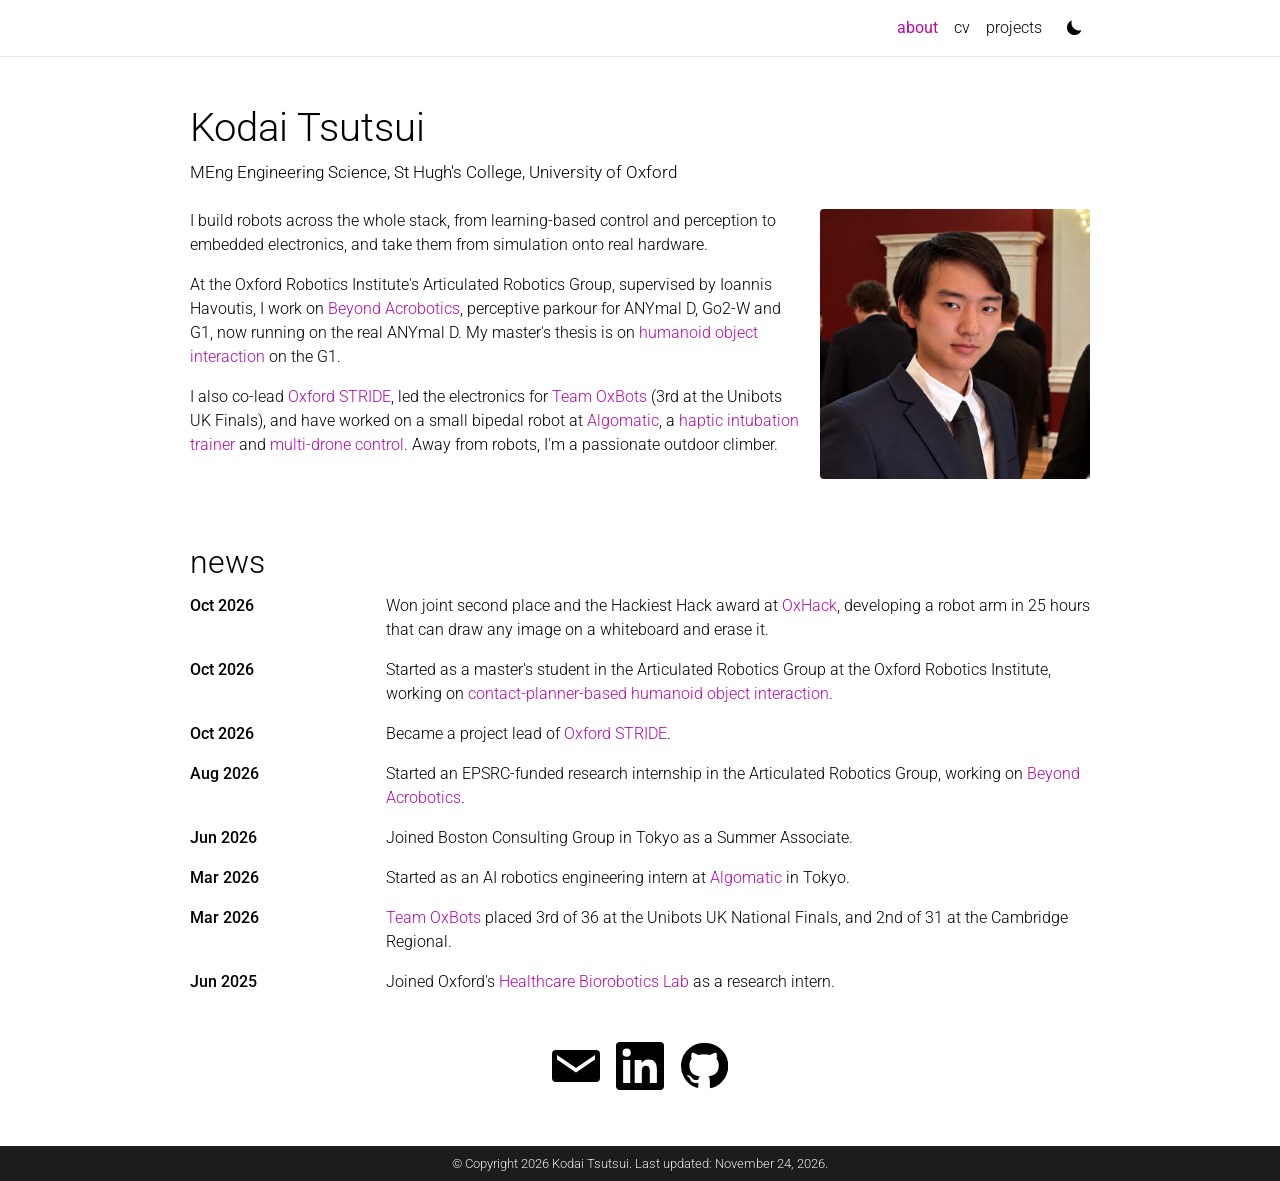
==== commit dca83bd2: "Shorten About intro Co-Authored-By: Claude Opus 5.5 <noreply@anthropic.com>" ====
--- a/index.html
+++ b/index.html
@@ -32,10 +32,9 @@
 
     <div class="intro">
       <img class="profile" src="assets/img/profile.jpg" alt="Kodai Tsutsui" width="720" height="720">
-      <p>I build robots across the whole stack, from learning-based control and perception to embedded electronics and power systems, and take them from simulation onto real hardware. I've worked on quadrupeds, humanoids, a small bipedal robot, drones, a medical haptic device and competition robots.</p>
-      <p>At the Oxford Robotics Institute I'm a research intern in the Articulated Robotics Group, supervised by Ioannis Havoutis. My project, <a href="projects/beyond-acrobotics.html">Beyond Acrobotics</a>, trains perceptive parkour policies for ANYmal D, a wheeled Unitree Go2-W and a Unitree G1 humanoid with a single pipeline, and makes them robust to the noisy height maps that real cameras produce. The ANYmal D policy now runs on the real robot, and G1 deployment is in progress. For my master's thesis I'm working on <a href="projects/humanoid-object-interaction.html">contact-planner-based humanoid object interaction</a> on the Unitree G1.</p>
-      <p>Outside the lab I co-lead <a href="projects/stride.html">Oxford STRIDE</a>, a student team building the Berkeley Humanoid Lite, and I led the electronics for <a href="projects/oxbots.html">Team OxBots</a>, which placed 3rd of 36 at the Unibots UK National Finals. In industry I built electronics, calibration and interaction policies for a small bipedal robot at <a href="projects/algomatic.html">Algomatic</a> in Tokyo. In Oxford's <a href="projects/intubation.html">Healthcare Biorobotics Lab</a> I developed a haptic intubation trainer with its own motor controller, and I've also worked on <a href="projects/pads.html">MPC control and collision avoidance for drones</a>. My full background is on the <a href="cv.html">CV page</a>.</p>
-      <p>Away from robots, I'm a passionate outdoor climber.</p>
+      <p>I build robots across the whole stack, from learning-based control and perception to embedded electronics, and take them from simulation onto real hardware.</p>
+      <p>At the Oxford Robotics Institute's Articulated Robotics Group, supervised by Ioannis Havoutis, I work on <a href="projects/beyond-acrobotics.html">Beyond Acrobotics</a>, perceptive parkour for ANYmal D, Go2-W and G1, now running on the real ANYmal D. My master's thesis is on <a href="projects/humanoid-object-interaction.html">humanoid object interaction</a> on the G1.</p>
+      <p>I also co-lead <a href="projects/stride.html">Oxford STRIDE</a>, led the electronics for <a href="projects/oxbots.html">Team OxBots</a> (3rd at the Unibots UK Finals), and have worked on a small bipedal robot at <a href="projects/algomatic.html">Algomatic</a>, a <a href="projects/intubation.html">haptic intubation trainer</a> and <a href="projects/pads.html">multi-drone control</a>. Away from robots, I'm a passionate outdoor climber.</p>
     </div>
 
     <h2>news</h2>
